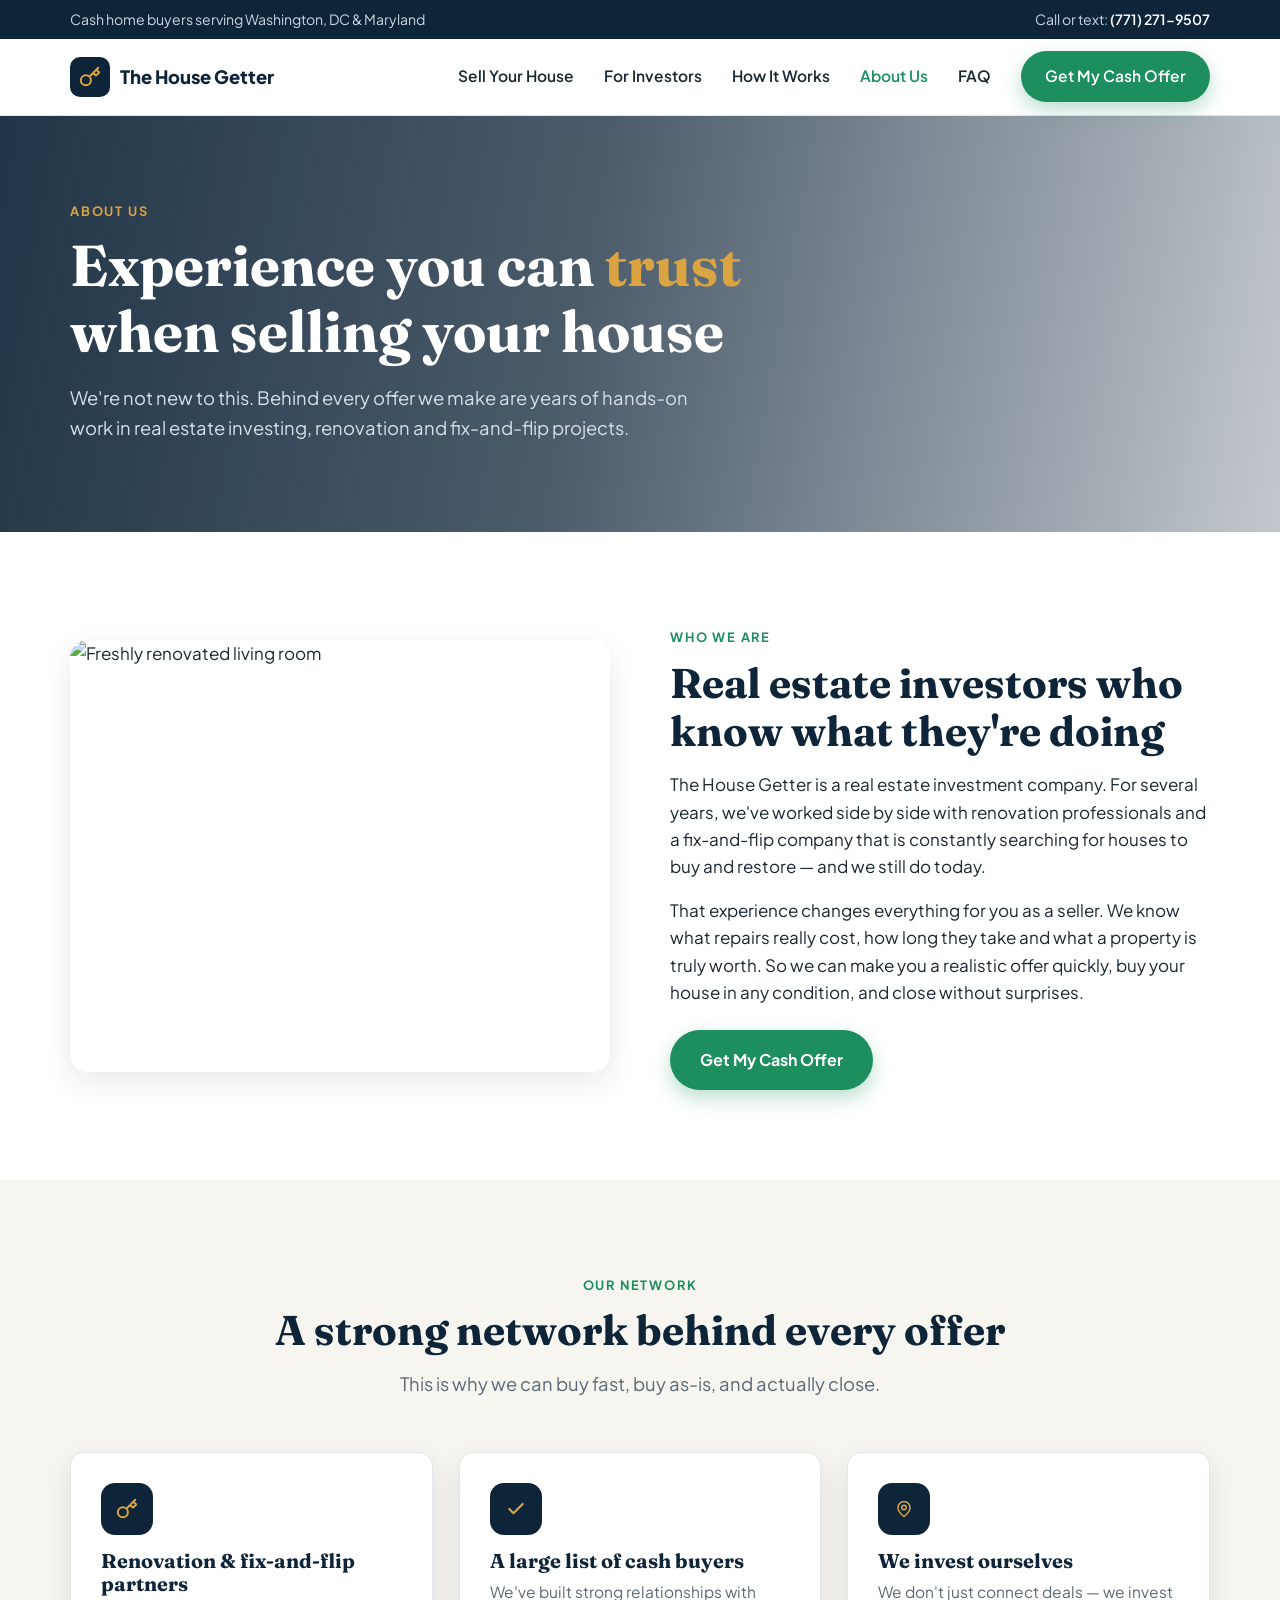
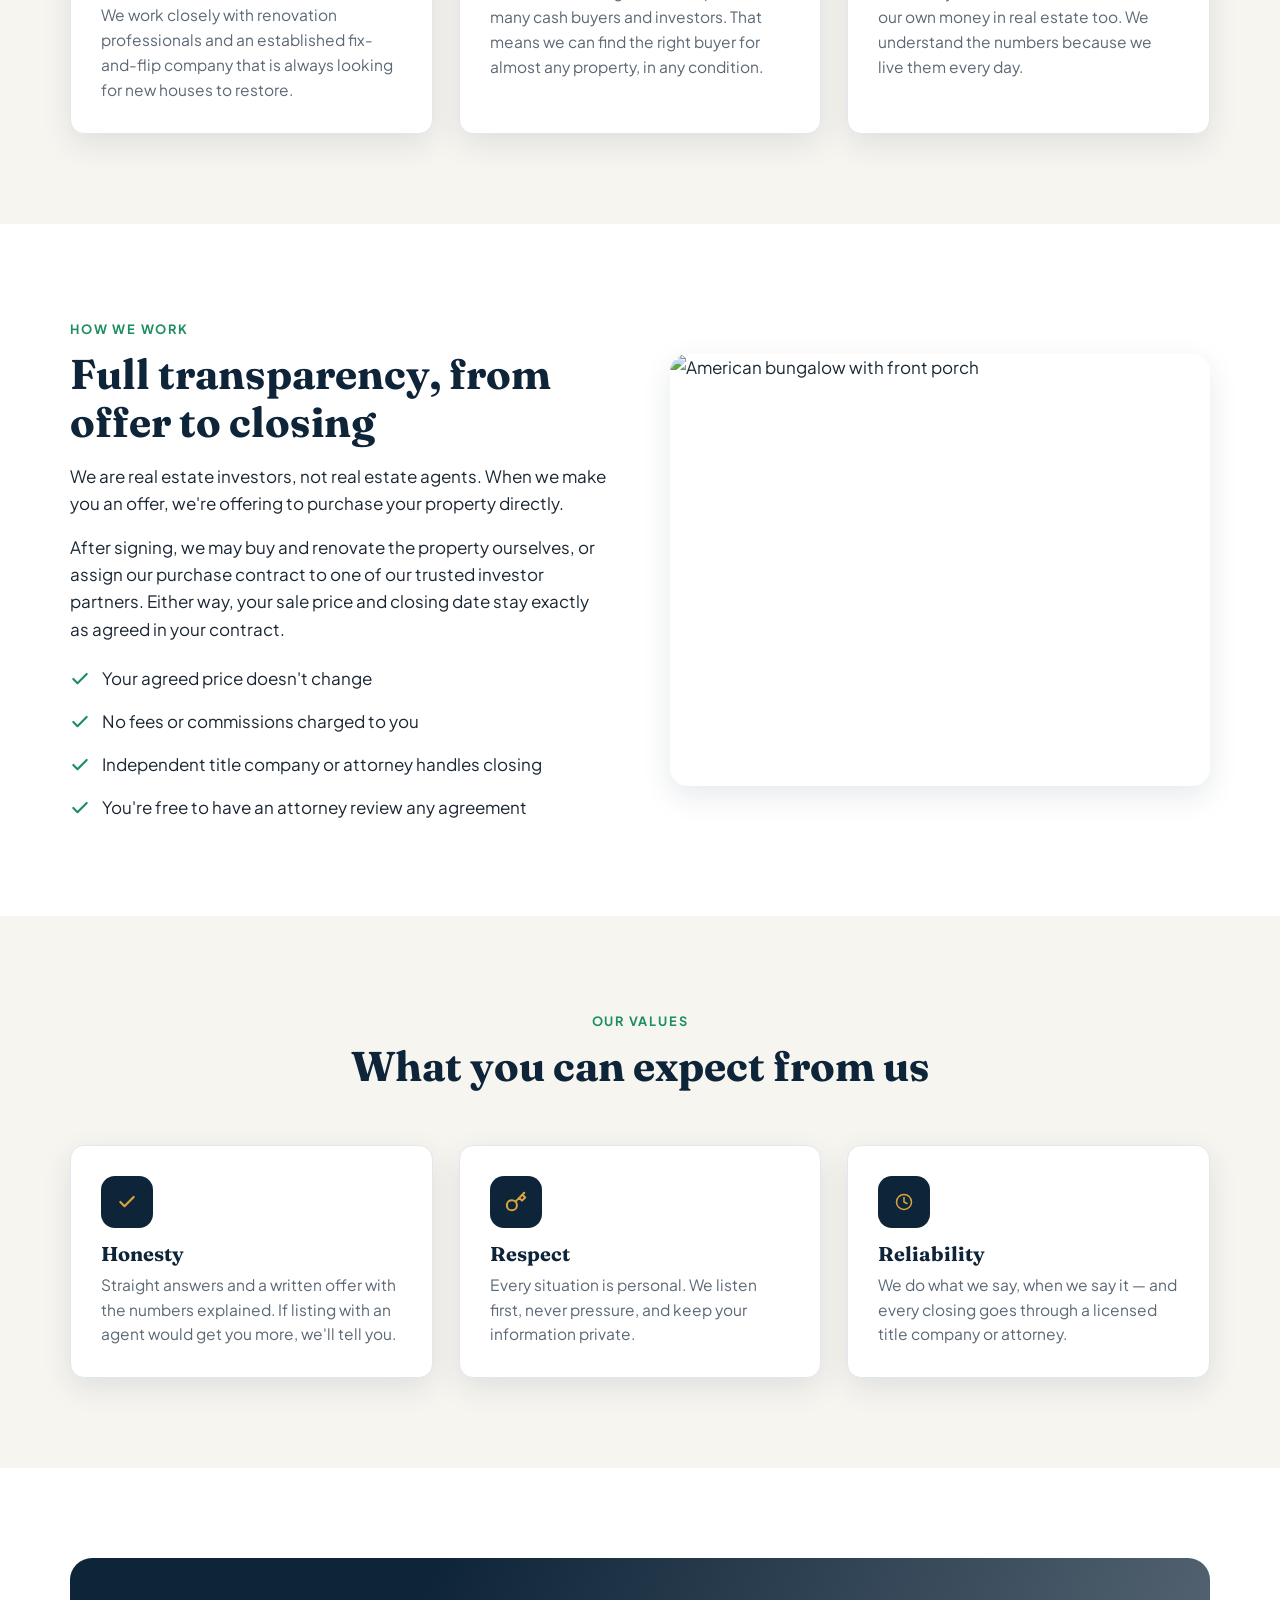
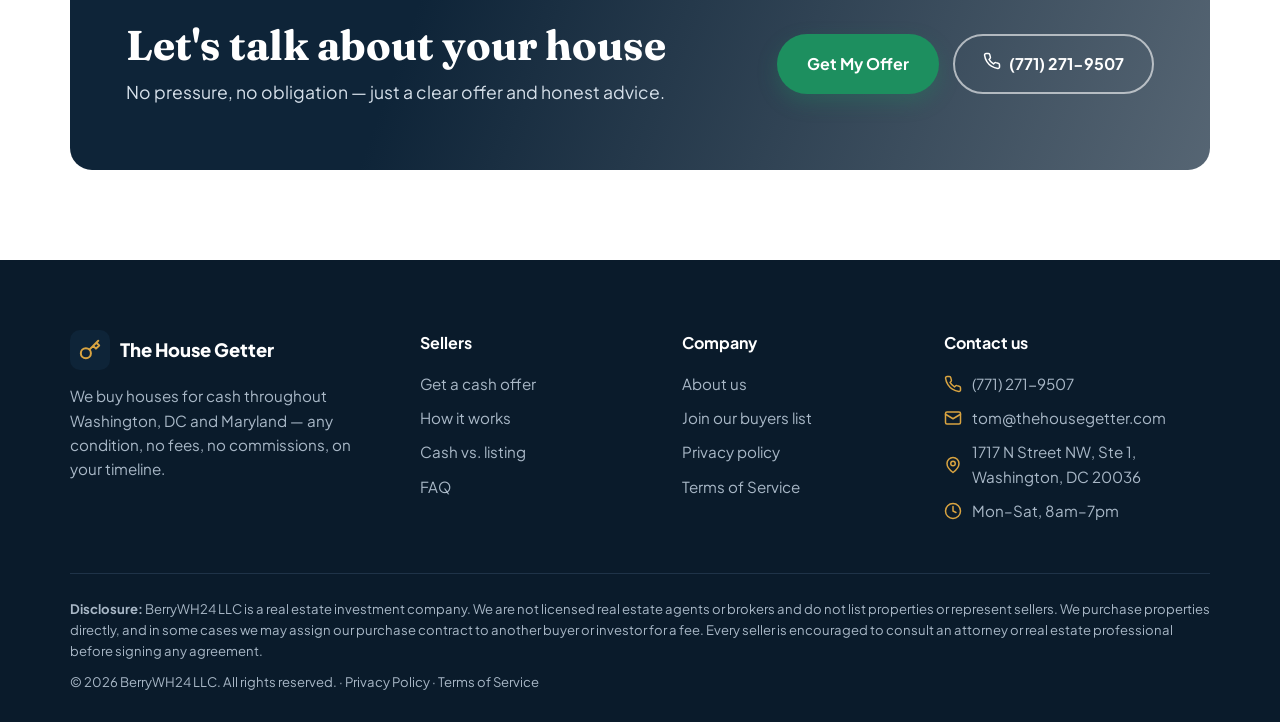
==== about.html @ cf53961e "The House Getter website: seller & buyer pages, forms connected to XLeads Co-Authored-By: Claude Opu" ====
<!DOCTYPE html>
<html lang="en">
<head>
  <meta charset="UTF-8">
  <meta name="viewport" content="width=device-width, initial-scale=1">
  <title>About The House Getter | Experienced Real Estate Investors</title>
  <meta name="description" content="The House Getter is a real estate investment company backed by years of experience, a network of renovation and fix-and-flip partners, and a large list of cash buyers.">
  <link rel="preconnect" href="https://fonts.googleapis.com">
  <link rel="preconnect" href="https://fonts.gstatic.com" crossorigin>
  <link href="https://fonts.googleapis.com/css2?family=Fraunces:opsz,wght@9..144,600;9..144,700&family=Plus+Jakarta+Sans:wght@400;500;600;700;800&display=swap" rel="stylesheet">
  <link rel="stylesheet" href="assets/styles.css">
</head>
<body data-page="about">
  <div id="site-header"></div>

  <main>
    <section class="hero hero-small" style="--hero-img:url('https://images.unsplash.com/photo-1508433957232-3107f5fd5995?auto=format&fit=crop&w=2000&q=80')">
      <div class="container">
        <span class="eyebrow" style="color:var(--gold)">About us</span>
        <h1>Experience you can <em>trust</em> when selling your house</h1>
        <p class="lead">We're not new to this. Behind every offer we make are years of hands-on work in real estate investing, renovation and fix-and-flip projects.</p>
      </div>
    </section>

    <section class="section">
      <div class="container split">
        <img class="reveal" src="https://images.unsplash.com/photo-1501183638710-841dd1904471?auto=format&fit=crop&w=1200&q=80" alt="Freshly renovated living room" loading="lazy">
        <div class="reveal">
          <span class="eyebrow">Who we are</span>
          <h2>Real estate investors who know what they're doing</h2>
          <p style="margin-top:16px"><span data-c="company"></span> is a real estate investment company. For several years, we've worked side by side with renovation professionals and a fix-and-flip company that is constantly searching for houses to buy and restore — and we still do today.</p>
          <p>That experience changes everything for you as a seller. We know what repairs really cost, how long they take and what a property is truly worth. So we can make you a realistic offer quickly, buy your house in any condition, and close without surprises.</p>
          <a href="sell.html#offer" class="btn btn-primary" style="margin-top:24px">Get My Cash Offer</a>
        </div>
      </div>
    </section>

    <section class="section section-cream">
      <div class="container">
        <div class="section-head reveal">
          <span class="eyebrow">Our network</span>
          <h2>A strong network behind every offer</h2>
          <p class="lead">This is why we can buy fast, buy as-is, and actually close.</p>
        </div>
        <div class="grid-3">
          <div class="card reveal"><div class="icon-badge" data-icon="key"></div><h3>Renovation &amp; fix-and-flip partners</h3><p>We work closely with renovation professionals and an established fix-and-flip company that is always looking for new houses to restore.</p></div>
          <div class="card reveal"><div class="icon-badge" data-icon="check"></div><h3>A large list of cash buyers</h3><p>We've built strong relationships with many cash buyers and investors. That means we can find the right buyer for almost any property, in any condition.</p></div>
          <div class="card reveal"><div class="icon-badge" data-icon="pin"></div><h3>We invest ourselves</h3><p>We don't just connect deals — we invest our own money in real estate too. We understand the numbers because we live them every day.</p></div>
        </div>
      </div>
    </section>

    <section class="section">
      <div class="container split">
        <div class="reveal">
          <span class="eyebrow">How we work</span>
          <h2>Full transparency, from offer to closing</h2>
          <p style="margin-top:16px">We are real estate investors, not real estate agents. When we make you an offer, we're offering to purchase your property directly.</p>
          <p>After signing, we may buy and renovate the property ourselves, or assign our purchase contract to one of our trusted investor partners. Either way, your sale price and closing date stay exactly as agreed in your contract.</p>
          <ul class="check-list">
            <li><span data-icon="check"></span>Your agreed price doesn't change</li>
            <li><span data-icon="check"></span>No fees or commissions charged to you</li>
            <li><span data-icon="check"></span>Independent title company or attorney handles closing</li>
            <li><span data-icon="check"></span>You're free to have an attorney review any agreement</li>
          </ul>
        </div>
        <img class="reveal" src="https://images.unsplash.com/photo-1572120360610-d971b9d7767c?auto=format&fit=crop&w=1200&q=80" alt="American bungalow with front porch" loading="lazy">
      </div>
    </section>

    <section class="section section-cream">
      <div class="container">
        <div class="section-head reveal">
          <span class="eyebrow">Our values</span>
          <h2>What you can expect from us</h2>
        </div>
        <div class="grid-3">
          <div class="card reveal"><div class="icon-badge" data-icon="check"></div><h3>Honesty</h3><p>Straight answers and a written offer with the numbers explained. If listing with an agent would get you more, we'll tell you.</p></div>
          <div class="card reveal"><div class="icon-badge" data-icon="key"></div><h3>Respect</h3><p>Every situation is personal. We listen first, never pressure, and keep your information private.</p></div>
          <div class="card reveal"><div class="icon-badge" data-icon="clock"></div><h3>Reliability</h3><p>We do what we say, when we say it — and every closing goes through a licensed title company or attorney.</p></div>
        </div>
      </div>
    </section>

    <section class="section">
      <div class="container">
        <div class="cta-band reveal" style="--cta-img:url('https://images.unsplash.com/photo-1570129477492-45c003edd2be?auto=format&fit=crop&w=1600&q=80')">
          <div>
            <h2>Let's talk about your house</h2>
            <p>No pressure, no obligation — just a clear offer and honest advice.</p>
          </div>
          <div class="hero-actions" style="margin-top:0">
            <a href="sell.html#offer" class="btn btn-primary">Get My Offer</a>
            <a data-href="tel" class="btn btn-ghost"><span data-icon="phone"></span><span data-c="phone"></span></a>
          </div>
        </div>
      </div>
    </section>
  </main>

  <div id="site-footer"></div>
  <script src="assets/main.js"></script>
</body>
</html>
---- assets/styles.css ----
/* ===== Base ===== */
:root {
  --navy: #0e2438;
  --navy-2: #163452;
  --ink: #1b2733;
  --muted: #5b6875;
  --line: #e3e7ec;
  --cream: #f7f5f0;
  --white: #ffffff;
  --green: #1d8f5f;
  --green-dark: #146b47;
  --gold: #d9a441;
  --red: #c94a3d;
  --radius: 14px;
  --shadow: 0 10px 30px rgba(14, 36, 56, 0.10);
  --max: 1180px;
}

* { box-sizing: border-box; margin: 0; padding: 0; }
html { scroll-behavior: smooth; }
body {
  font-family: "Plus Jakarta Sans", system-ui, -apple-system, sans-serif;
  color: var(--ink);
  background: var(--white);
  line-height: 1.6;
  font-size: 17px;
}
img { max-width: 100%; display: block; }
a { color: inherit; }
h1, h2, h3 { font-family: "Fraunces", Georgia, serif; line-height: 1.15; color: var(--navy); font-weight: 700; }
h1 { font-size: clamp(2.2rem, 5vw, 3.6rem); }
h2 { font-size: clamp(1.8rem, 3.6vw, 2.6rem); }
h3 { font-size: 1.25rem; }
p + p { margin-top: 1em; }

.container { width: 100%; max-width: var(--max); margin: 0 auto; padding: 0 20px; }
.section { padding: 90px 0; }
.section-cream { background: var(--cream); }
.section-navy { background: var(--navy); color: #dbe4ee; }
.section-navy h2, .section-navy h3 { color: var(--white); }
.eyebrow {
  display: inline-block; font-size: .8rem; font-weight: 700; letter-spacing: .14em;
  text-transform: uppercase; color: var(--green); margin-bottom: 12px;
}
.section-navy .eyebrow { color: var(--gold); }
.lead { font-size: 1.15rem; color: var(--muted); max-width: 640px; }
.section-head { text-align: center; margin-bottom: 54px; }
.section-head .lead { margin: 14px auto 0; }

/* ===== Buttons ===== */
.btn {
  display: inline-flex; align-items: center; justify-content: center; gap: 8px;
  padding: 15px 28px; border-radius: 999px; font-weight: 700; font-size: 1rem;
  text-decoration: none; border: 2px solid transparent; cursor: pointer;
  transition: transform .15s ease, background .15s ease, box-shadow .15s ease;
  font-family: inherit;
}
.btn:hover { transform: translateY(-2px); }
.btn-primary { background: var(--green); color: var(--white); box-shadow: 0 8px 20px rgba(29, 143, 95, .3); }
.btn-primary:hover { background: var(--green-dark); }
.btn-outline { border-color: var(--navy); color: var(--navy); background: transparent; }
.btn-outline:hover { background: var(--navy); color: var(--white); }
.btn-light { background: var(--white); color: var(--navy); }
.btn-ghost { border-color: rgba(255,255,255,.6); color: var(--white); }
.btn-ghost:hover { background: rgba(255,255,255,.12); }
.btn-block { width: 100%; }

/* ===== Header ===== */
.topbar { background: var(--navy); color: #c9d6e3; font-size: .88rem; }
.topbar .container { display: flex; justify-content: space-between; align-items: center; padding-top: 8px; padding-bottom: 8px; gap: 12px; }
.topbar a { text-decoration: none; color: var(--white); font-weight: 600; }
.site-header {
  position: sticky; top: 0; z-index: 50; background: rgba(255,255,255,.96);
  backdrop-filter: blur(8px); border-bottom: 1px solid var(--line);
}
.site-header .container { display: flex; align-items: center; justify-content: space-between; height: 76px; }
.logo { display: flex; align-items: center; gap: 10px; text-decoration: none; font-weight: 800; color: var(--navy); font-size: 1.15rem; }
.logo-mark {
  width: 40px; height: 40px; border-radius: 10px; background: var(--navy);
  display: grid; place-items: center; color: var(--gold);
}
.nav { display: flex; align-items: center; gap: 30px; }
.nav a { text-decoration: none; font-weight: 600; color: var(--ink); font-size: .97rem; }
.nav a:hover, .nav a.active { color: var(--green); }
.nav .btn { padding: 11px 22px; color: var(--white); }
.nav-toggle { display: none; background: none; border: 0; cursor: pointer; padding: 8px; }
.nav-toggle span { display: block; width: 24px; height: 2px; background: var(--navy); margin: 5px 0; }

/* ===== Hero ===== */
.hero {
  position: relative; color: var(--white); padding: 110px 0 120px;
  background: linear-gradient(100deg, rgba(14,36,56,.92) 0%, rgba(14,36,56,.75) 45%, rgba(14,36,56,.25) 100%),
    var(--hero-img) center/cover no-repeat;
}
.hero h1 { color: var(--white); max-width: 680px; }
.hero h1 em { font-style: normal; color: var(--gold); }
.hero .lead { color: #d6e0ea; margin-top: 18px; }
.hero-grid { display: grid; grid-template-columns: 1.2fr .9fr; gap: 50px; align-items: center; }
.hero-badges { display: flex; flex-wrap: wrap; gap: 10px 22px; margin-top: 28px; }
.hero-badges span { display: flex; align-items: center; gap: 8px; font-weight: 600; font-size: .95rem; }
.hero-badges svg { color: var(--gold); flex-shrink: 0; }
.hero-actions { display: flex; flex-wrap: wrap; gap: 14px; margin-top: 32px; }
.hero-small { padding: 80px 0 90px; }

.quick-card {
  background: var(--white); color: var(--ink); border-radius: 18px; padding: 32px;
  box-shadow: 0 25px 60px rgba(0,0,0,.25);
}
.quick-card h3 { margin-bottom: 6px; }
.quick-card p { color: var(--muted); font-size: .95rem; margin-bottom: 18px; }

/* ===== Trust strip ===== */
.trust-strip { background: var(--white); border-bottom: 1px solid var(--line); }
.trust-strip .container { display: grid; grid-template-columns: repeat(4, 1fr); }
.trust-item { display: flex; align-items: center; gap: 14px; padding: 26px 18px; }
.trust-item + .trust-item { border-left: 1px solid var(--line); }
.trust-icon { width: 46px; height: 46px; border-radius: 12px; background: #e8f4ee; color: var(--green); display: grid; place-items: center; flex-shrink: 0; }
.trust-item strong { display: block; color: var(--navy); }
.trust-item small { color: var(--muted); font-size: .85rem; }

/* ===== Cards & grids ===== */
.grid-3 { display: grid; grid-template-columns: repeat(3, 1fr); gap: 26px; }
.grid-2 { display: grid; grid-template-columns: 1fr 1fr; gap: 30px; }
.card { background: var(--white); border: 1px solid var(--line); border-radius: var(--radius); padding: 30px; box-shadow: var(--shadow); }
.card h3 { margin: 14px 0 8px; }
.card p { color: var(--muted); font-size: .97rem; }
.icon-badge { width: 52px; height: 52px; border-radius: 14px; background: var(--navy); color: var(--gold); display: grid; place-items: center; }

/* Situations */
.situation { display: flex; gap: 16px; align-items: flex-start; padding: 24px; }
.situation h3 { margin: 0 0 4px; font-size: 1.1rem; }

/* ===== Comparison ===== */
.compare { display: grid; grid-template-columns: 1fr 1fr; border-radius: 18px; overflow: hidden; box-shadow: var(--shadow); }
.compare-col { padding: 40px; }
.compare-col h3 { font-size: 1.6rem; margin-bottom: 22px; }
.compare-ours { background: var(--navy); color: #e6edf4; }
.compare-ours h3 { color: var(--white); }
.compare-theirs { background: var(--white); border: 1px solid var(--line); }
.compare-col ul { list-style: none; display: grid; gap: 14px; }
.compare-col li { display: flex; gap: 12px; align-items: flex-start; }
.compare-col li svg { flex-shrink: 0; margin-top: 3px; }
.yes { color: #3fd08f; }
.no { color: var(--red); }

/* ===== Steps (How it works) ===== */
.step { display: grid; grid-template-columns: 1fr 1fr; gap: 60px; align-items: center; }
.step + .step { margin-top: 80px; }
.step:nth-child(even) .step-img { order: 2; }
.step-img { position: relative; }
.step-img img { border-radius: 18px; aspect-ratio: 4/3; object-fit: cover; width: 100%; box-shadow: var(--shadow); }
.step-num {
  position: absolute; top: -18px; left: -18px; width: 64px; height: 64px; border-radius: 50%;
  background: var(--gold); color: var(--navy); font-family: "Fraunces", serif; font-weight: 700;
  font-size: 1.7rem; display: grid; place-items: center; box-shadow: var(--shadow);
}
.step h3 { font-size: clamp(1.6rem, 3vw, 2.2rem); margin-bottom: 14px; }
.step p { color: var(--muted); font-size: 1.05rem; }

/* ===== Audience split ===== */
.audience { position: relative; border-radius: 20px; overflow: hidden; min-height: 400px; display: flex; align-items: flex-end; color: var(--white); text-decoration: none; }
.audience img { position: absolute; inset: 0; width: 100%; height: 100%; object-fit: cover; transition: transform .5s ease; }
.audience:hover img { transform: scale(1.05); }
.audience::after { content: ""; position: absolute; inset: 0; background: linear-gradient(to top, rgba(14,36,56,.95) 10%, rgba(14,36,56,.2) 70%); }
.audience-body { position: relative; z-index: 1; padding: 36px; }
.audience-body h3 { color: var(--white); font-size: 1.9rem; margin: 6px 0 10px; }
.audience-body p { color: #d6e0ea; margin-bottom: 20px; }

/* ===== Split with image ===== */
.split { display: grid; grid-template-columns: 1fr 1fr; gap: 60px; align-items: center; }
.split img { border-radius: 18px; box-shadow: var(--shadow); aspect-ratio: 5/4; object-fit: cover; width: 100%; }
.check-list { list-style: none; display: grid; gap: 12px; margin-top: 22px; }
.check-list li { display: flex; gap: 12px; }
.check-list svg { color: var(--green); flex-shrink: 0; margin-top: 4px; }

/* ===== Deals ===== */
.deal { background: var(--white); border-radius: var(--radius); overflow: hidden; border: 1px solid var(--line); box-shadow: var(--shadow); }
.deal-img { position: relative; }
.deal-img img { aspect-ratio: 3/2; object-fit: cover; width: 100%; }
.tag { position: absolute; top: 14px; left: 14px; background: var(--gold); color: var(--navy); font-weight: 700; font-size: .78rem; padding: 5px 12px; border-radius: 999px; text-transform: uppercase; letter-spacing: .06em; }
.deal-body { padding: 22px; }
.deal-body h3 { font-size: 1.15rem; margin-bottom: 4px; }
.deal-meta { color: var(--muted); font-size: .9rem; }
.deal-figures { display: grid; grid-template-columns: repeat(3, 1fr); gap: 8px; margin-top: 16px; padding-top: 16px; border-top: 1px solid var(--line); }
.deal-figures small { display: block; color: var(--muted); font-size: .75rem; text-transform: uppercase; letter-spacing: .05em; }
.deal-figures strong { color: var(--navy); }
.note { font-size: .85rem; color: var(--muted); text-align: center; margin-top: 22px; }

/* ===== FAQ ===== */
.faq { max-width: 820px; margin: 0 auto; }
.faq details { background: var(--white); border: 1px solid var(--line); border-radius: 12px; margin-bottom: 12px; }
.faq summary { cursor: pointer; padding: 20px 24px; font-weight: 700; color: var(--navy); list-style: none; display: flex; justify-content: space-between; gap: 16px; }
.faq summary::-webkit-details-marker { display: none; }
.faq summary::after { content: "+"; font-size: 1.4rem; line-height: 1; color: var(--green); }
.faq details[open] summary::after { content: "–"; }
.faq details p { padding: 0 24px 22px; color: var(--muted); }

/* ===== CTA band ===== */
.cta-band {
  position: relative; border-radius: 22px; overflow: hidden; padding: 64px 56px; color: var(--white);
  background: linear-gradient(110deg, var(--navy) 30%, rgba(14,36,56,.7)), var(--cta-img) center/cover;
  display: flex; justify-content: space-between; align-items: center; gap: 30px; flex-wrap: wrap;
}
.cta-band h2 { color: var(--white); }
.cta-band p { color: #d6e0ea; margin-top: 8px; font-size: 1.1rem; }

/* ===== Forms ===== */
.form-card { background: var(--white); border-radius: 18px; padding: 40px; box-shadow: var(--shadow); border: 1px solid var(--line); }
.form-grid { display: grid; grid-template-columns: 1fr 1fr; gap: 16px 18px; }
.form-grid .full { grid-column: 1 / -1; }
label { display: block; font-weight: 600; font-size: .9rem; color: var(--navy); margin-bottom: 6px; }
label .req { color: var(--red); }
input, select, textarea {
  width: 100%; padding: 13px 14px; border: 1.5px solid #d3dae2; border-radius: 10px;
  font: inherit; font-size: .98rem; color: var(--ink); background: var(--white);
}
input:focus, select:focus, textarea:focus { outline: none; border-color: var(--green); box-shadow: 0 0 0 4px rgba(29,143,95,.12); }
textarea { min-height: 110px; resize: vertical; }
fieldset { border: 0; }
legend { font-family: "Fraunces", serif; font-size: 1.2rem; color: var(--navy); font-weight: 700; margin-bottom: 14px; }
fieldset + fieldset { margin-top: 30px; padding-top: 26px; border-top: 1px solid var(--line); }
.consent { display: flex; gap: 12px; align-items: flex-start; font-size: .82rem; color: var(--muted); font-weight: 400; margin-top: 14px; line-height: 1.5; }
.consent input { width: 18px; height: 18px; margin-top: 2px; flex-shrink: 0; accent-color: var(--green); }
.consent a { color: var(--navy); }
.form-legal { font-size: .8rem; color: var(--muted); text-align: center; margin-top: 14px; }
.form-legal a { color: var(--navy); }
.form-msg { display: none; margin-top: 16px; padding: 16px; border-radius: 10px; font-weight: 600; }
.form-msg.ok { display: block; background: #e8f4ee; color: var(--green-dark); }
.form-msg.warn { display: block; background: #fdf3e1; color: #8a5a00; }
.chips { display: flex; flex-wrap: wrap; gap: 10px; }
.chips label { display: flex; align-items: center; gap: 8px; border: 1.5px solid #d3dae2; border-radius: 999px; padding: 8px 16px; font-weight: 500; cursor: pointer; margin: 0; }
.chips input { width: auto; accent-color: var(--green); }

.side-panel { display: grid; gap: 22px; align-content: start; }
.side-panel .card { padding: 26px; }
.mini-steps { list-style: none; counter-reset: s; display: grid; gap: 16px; margin-top: 14px; }
.mini-steps li { counter-increment: s; display: grid; grid-template-columns: 34px 1fr; gap: 12px; color: var(--muted); font-size: .95rem; }
.mini-steps li::before { content: counter(s); width: 34px; height: 34px; border-radius: 50%; background: var(--navy); color: var(--gold); display: grid; place-items: center; font-weight: 700; }
.mini-steps strong { color: var(--navy); display: block; }
.layout-form { display: grid; grid-template-columns: 1.6fr 1fr; gap: 36px; align-items: start; }

/* ===== Disclosure ===== */
.disclosure { background: #fff8e9; border: 1px solid #f0dcb0; border-radius: 12px; padding: 18px 22px; font-size: .9rem; color: #6b5420; }
.disclosure strong { color: #4f3d12; }

/* ===== Legal pages ===== */
.legal { max-width: 820px; margin: 0 auto; }
.legal h2 { font-size: 1.4rem; margin: 36px 0 10px; }
.legal p, .legal li { color: #3b4753; }
.legal ul { padding-left: 22px; margin-top: 8px; }
.legal li + li { margin-top: 6px; }

/* ===== Footer ===== */
.site-footer { background: #0a1b2b; color: #a9b8c7; padding: 70px 0 30px; font-size: .95rem; }
.footer-grid { display: grid; grid-template-columns: 1.4fr 1fr 1fr 1.2fr; gap: 40px; }
.site-footer h4 { color: var(--white); font-size: 1rem; margin-bottom: 16px; }
.site-footer ul { list-style: none; display: grid; gap: 10px; }
.site-footer a { text-decoration: none; }
.site-footer a:hover { color: var(--white); }
.site-footer .logo { color: var(--white); margin-bottom: 14px; }
.footer-contact li { display: flex; gap: 10px; align-items: center; }
.footer-contact svg { color: var(--gold); flex-shrink: 0; }
.footer-bottom { border-top: 1px solid #1f3348; margin-top: 50px; padding-top: 24px; font-size: .82rem; }
.footer-bottom p + p { margin-top: 10px; }

/* ===== Reveal animation ===== */
.reveal { opacity: 0; transform: translateY(24px); transition: opacity .7s ease, transform .7s ease; }
.reveal.in { opacity: 1; transform: none; }
@media (prefers-reduced-motion: reduce) { .reveal { opacity: 1; transform: none; transition: none; } }

/* ===== Responsive ===== */
@media (max-width: 980px) {
  .hero-grid, .split, .step, .layout-form, .grid-2, .compare { grid-template-columns: 1fr; }
  .step:nth-child(even) .step-img { order: 0; }
  .grid-3 { grid-template-columns: 1fr 1fr; }
  .trust-strip .container { grid-template-columns: 1fr 1fr; }
  .trust-item:nth-child(3) { border-left: 0; }
  .trust-item:nth-child(n+3) { border-top: 1px solid var(--line); }
  .footer-grid { grid-template-columns: 1fr 1fr; }
  .nav {
    position: fixed; inset: 76px 0 auto 0; background: var(--white); flex-direction: column;
    align-items: stretch; gap: 0; padding: 10px 20px 24px; border-bottom: 1px solid var(--line);
    box-shadow: var(--shadow); display: none;
  }
  .nav.open { display: flex; }
  .nav a { padding: 14px 0; border-bottom: 1px solid var(--line); }
  .nav .btn { margin-top: 16px; border-bottom: 0; }
  .nav-toggle { display: block; }
}
@media (max-width: 640px) {
  body { font-size: 16px; }
  .section { padding: 64px 0; }
  .container { padding: 0 16px; }
  .grid-3, .form-grid, .footer-grid, .trust-strip .container { grid-template-columns: 1fr; }
  .trust-item + .trust-item { border-left: 0; border-top: 1px solid var(--line); }
  .hero { padding: 70px 0 80px; }
  .form-card, .compare-col { padding: 26px 20px; }
  .cta-band { padding: 40px 24px; }
  .topbar .hide-sm { display: none; }
  .step-num { left: 10px; top: -14px; width: 52px; height: 52px; font-size: 1.4rem; }
  .deal-figures { grid-template-columns: 1fr 1fr 1fr; }
}

/* ===== Consent block & policy links under forms ===== */
.consent-block { margin-top: 24px; padding-top: 18px; border-top: 1px solid var(--line); }
.consent-block .consent:first-child { margin-top: 0; }
.quick-card .consent-block { margin-top: 4px; padding-top: 12px; }
.quick-card .consent { font-size: .74rem; margin-top: 10px; }
.form-links { text-align: center; margin-top: 16px; font-size: .9rem; color: var(--muted); }
.form-links a { color: var(--navy); font-weight: 600; text-decoration: underline; text-underline-offset: 3px; margin: 0 6px; }
.form-links a:hover { color: var(--green); }
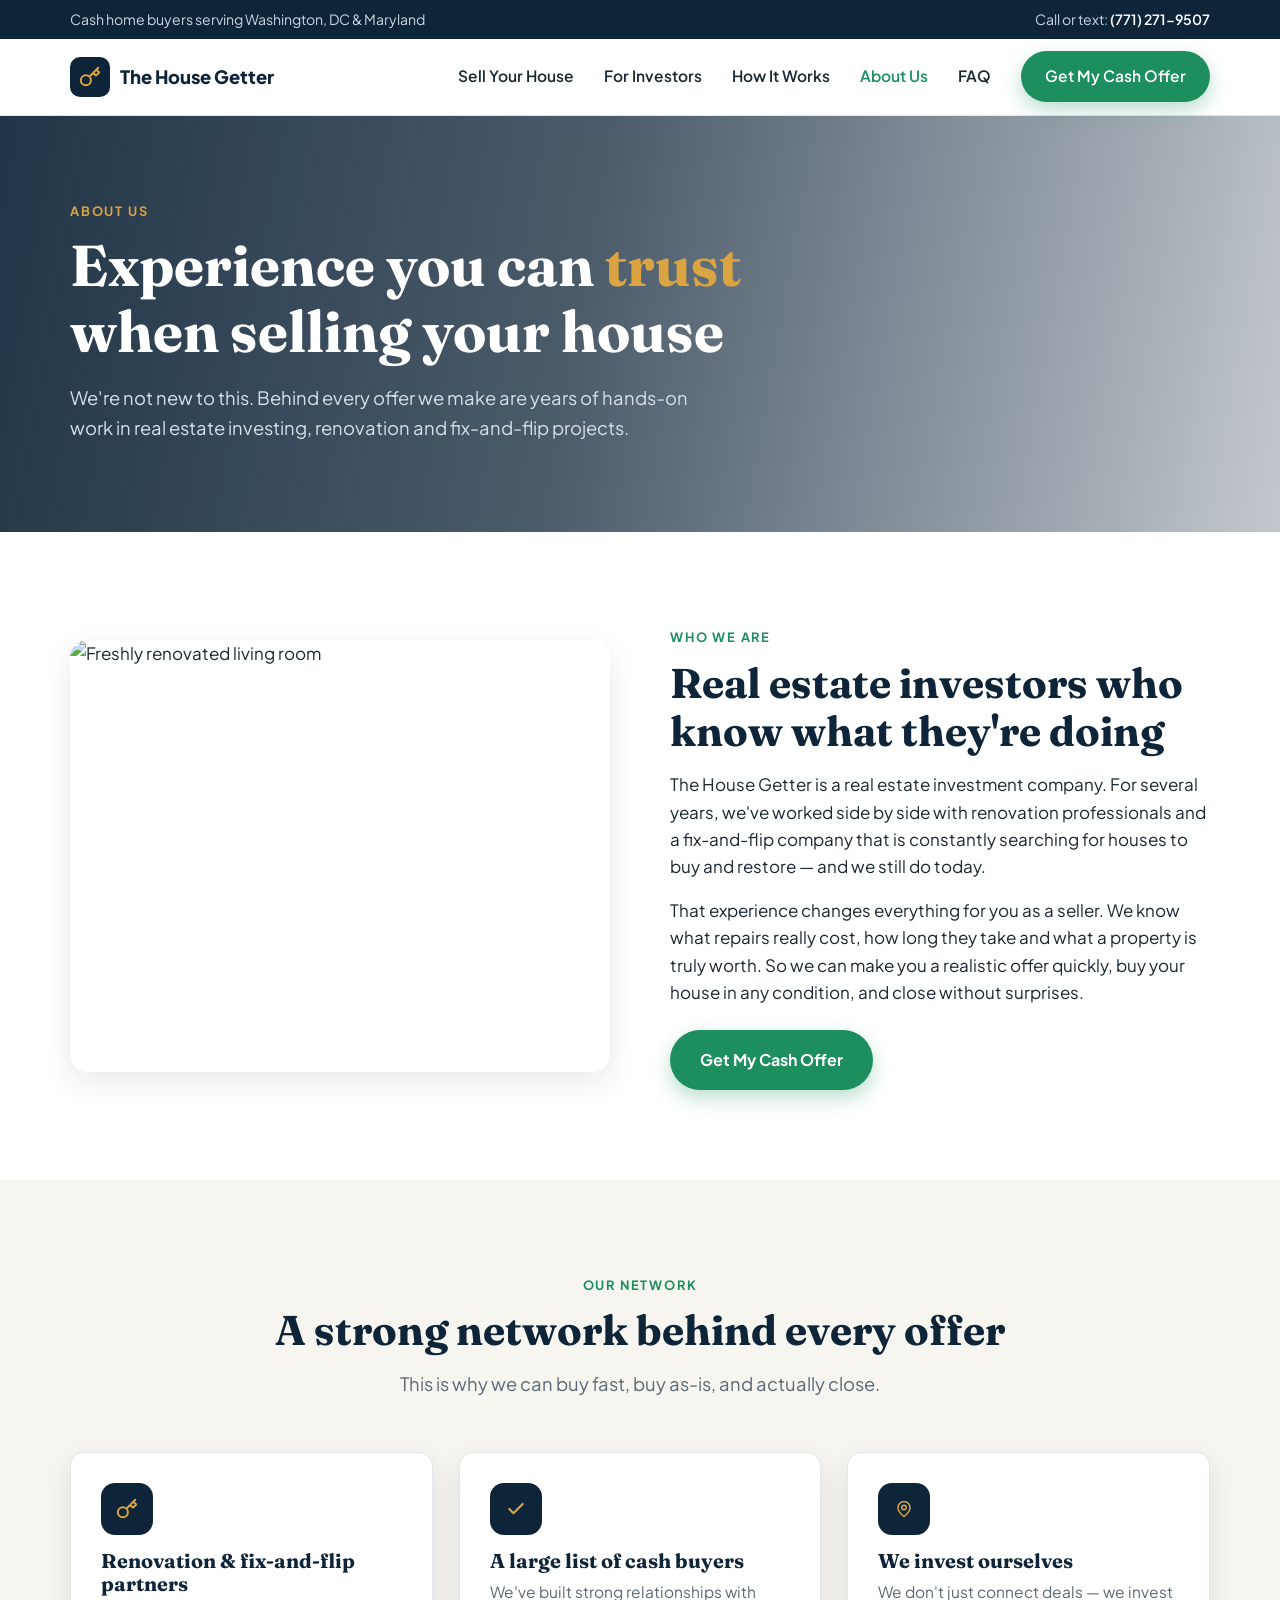
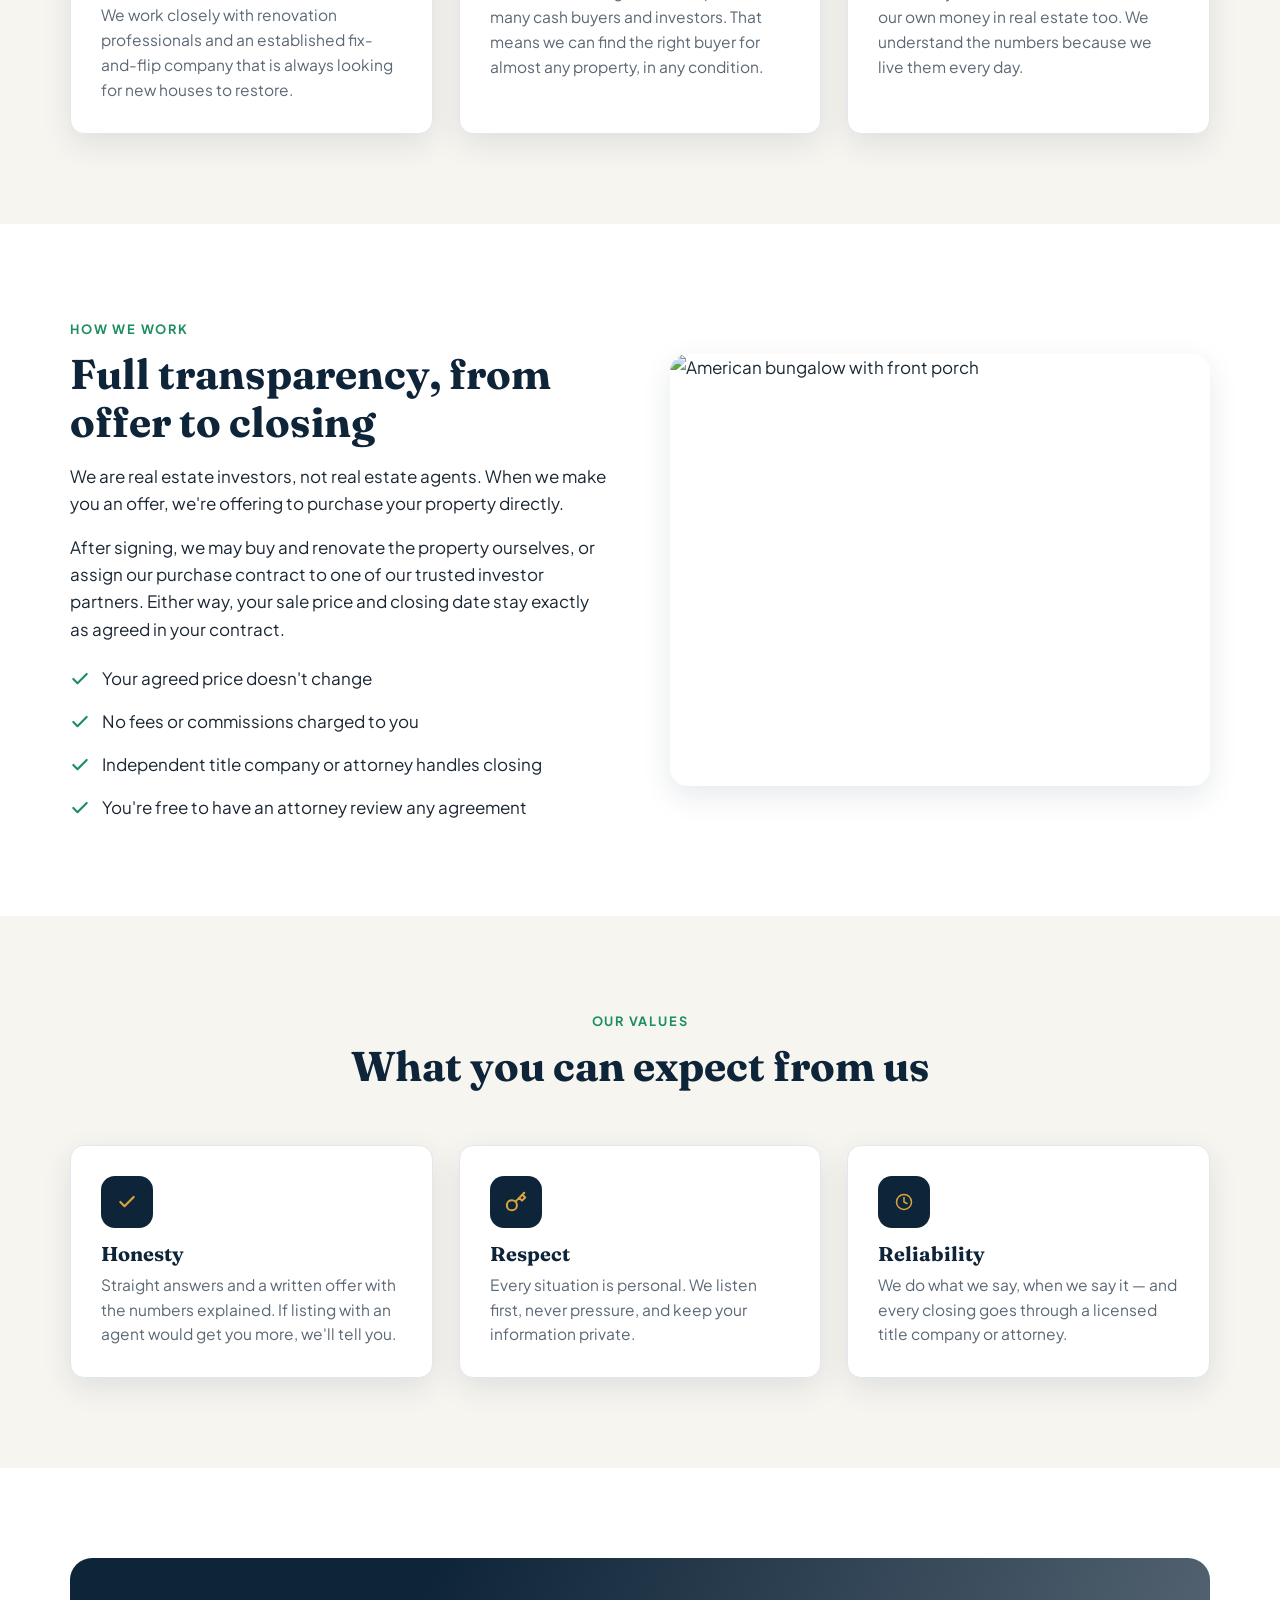
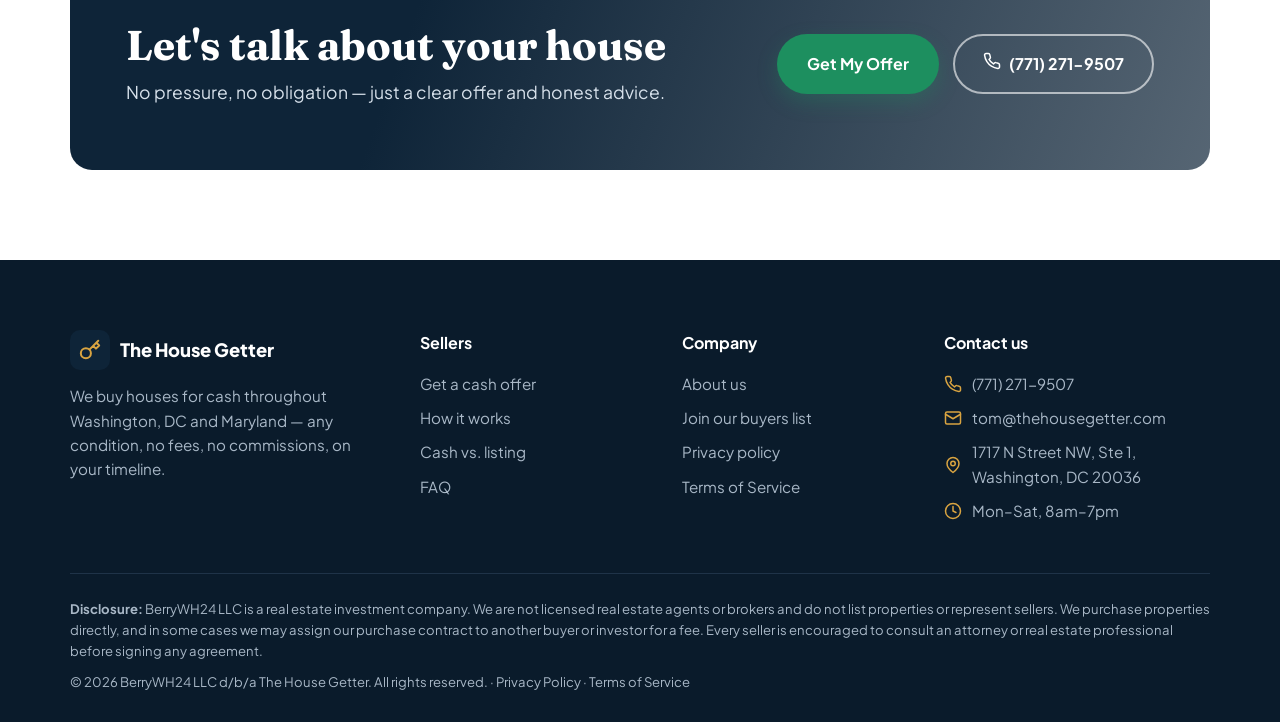
==== commit e22c9cf3: "Prerender header, footer and business details into static HTML for crawlers Co-Authored-By: Claude O" ====
--- a/about.html
+++ b/about.html
@@ -11,7 +11,23 @@
   <link rel="stylesheet" href="assets/styles.css">
 </head>
 <body data-page="about">
-  <div id="site-header"></div>
+  <div id="site-header">
+    <div class="topbar"><div class="container">
+      <span class="hide-sm">Cash home buyers serving <span data-c="serviceArea">Washington, DC &amp; Maryland</span></span>
+      <span>Call or text: <a data-href="tel" data-c="phone" href="tel:7712719507">(771) 271-9507</a></span>
+    </div></div>
+    <header class="site-header"><div class="container">
+      <a href="index.html" class="logo"><span class="logo-mark"><svg width="22" height="22" viewBox="0 0 24 24" fill="none" stroke="currentColor" stroke-width="2.2" stroke-linecap="round" stroke-linejoin="round"><circle cx="7.5" cy="15.5" r="5.5"></circle><path d="m21 2-9.6 9.6M15.5 7.5l3 3L22 7l-3-3"></path></svg></span><span data-c="company">The House Getter</span></a>
+      <button class="nav-toggle" aria-label="Open menu" aria-expanded="false"><span></span><span></span><span></span></button>
+      <nav class="nav">
+        <a href="sell.html">Sell Your House</a>
+        <a href="buyers.html">For Investors</a>
+        <a href="index.html#how">How It Works</a>
+        <a href="about.html" class="active">About Us</a>
+        <a href="index.html#faq">FAQ</a>
+        <a href="sell.html#offer" class="btn btn-primary">Get My Cash Offer</a>
+      </nav>
+    </div></header></div>
 
   <main>
     <section class="hero hero-small" style="--hero-img:url('https://images.unsplash.com/photo-1508433957232-3107f5fd5995?auto=format&fit=crop&w=2000&q=80')">
@@ -28,7 +44,7 @@
         <div class="reveal">
           <span class="eyebrow">Who we are</span>
           <h2>Real estate investors who know what they're doing</h2>
-          <p style="margin-top:16px"><span data-c="company"></span> is a real estate investment company. For several years, we've worked side by side with renovation professionals and a fix-and-flip company that is constantly searching for houses to buy and restore — and we still do today.</p>
+          <p style="margin-top:16px"><span data-c="company">The House Getter</span> is a real estate investment company. For several years, we've worked side by side with renovation professionals and a fix-and-flip company that is constantly searching for houses to buy and restore — and we still do today.</p>
           <p>That experience changes everything for you as a seller. We know what repairs really cost, how long they take and what a property is truly worth. So we can make you a realistic offer quickly, buy your house in any condition, and close without surprises.</p>
           <a href="sell.html#offer" class="btn btn-primary" style="margin-top:24px">Get My Cash Offer</a>
         </div>
@@ -91,14 +107,53 @@
           </div>
           <div class="hero-actions" style="margin-top:0">
             <a href="sell.html#offer" class="btn btn-primary">Get My Offer</a>
-            <a data-href="tel" class="btn btn-ghost"><span data-icon="phone"></span><span data-c="phone"></span></a>
+            <a data-href="tel" class="btn btn-ghost"><span data-icon="phone"></span><span data-c="phone">(771) 271-9507</span></a>
           </div>
         </div>
       </div>
     </section>
   </main>
 
-  <div id="site-footer"></div>
+  <div id="site-footer">
+    <footer class="site-footer"><div class="container">
+      <div class="footer-grid">
+        <div>
+          <a href="index.html" class="logo"><span class="logo-mark"><svg width="22" height="22" viewBox="0 0 24 24" fill="none" stroke="currentColor" stroke-width="2.2" stroke-linecap="round" stroke-linejoin="round"><circle cx="7.5" cy="15.5" r="5.5"></circle><path d="m21 2-9.6 9.6M15.5 7.5l3 3L22 7l-3-3"></path></svg></span><span data-c="company">The House Getter</span></a>
+          <p>We buy houses for cash throughout Washington, DC and Maryland — any condition, no fees, no commissions, on your timeline.</p>
+        </div>
+        <div>
+          <h4>Sellers</h4>
+          <ul>
+            <li><a href="sell.html#offer">Get a cash offer</a></li>
+            <li><a href="index.html#how">How it works</a></li>
+            <li><a href="index.html#compare">Cash vs. listing</a></li>
+            <li><a href="index.html#faq">FAQ</a></li>
+          </ul>
+        </div>
+        <div>
+          <h4>Company</h4>
+          <ul>
+            <li><a href="about.html">About us</a></li>
+            <li><a href="buyers.html">Join our buyers list</a></li>
+            <li><a href="privacy.html">Privacy policy</a></li>
+            <li><a href="terms.html">Terms of Service</a></li>
+          </ul>
+        </div>
+        <div>
+          <h4>Contact us</h4>
+          <ul class="footer-contact">
+            <li><svg width="18" height="18" viewBox="0 0 24 24" fill="none" stroke="currentColor" stroke-width="2" stroke-linecap="round" stroke-linejoin="round"><path d="M22 16.9v3a2 2 0 0 1-2.2 2 19.8 19.8 0 0 1-8.6-3.1 19.5 19.5 0 0 1-6-6A19.8 19.8 0 0 1 2.1 4.2 2 2 0 0 1 4.1 2h3a2 2 0 0 1 2 1.7c.1 1 .4 1.9.7 2.8a2 2 0 0 1-.5 2.1L8 9.9a16 16 0 0 0 6 6l1.3-1.3a2 2 0 0 1 2.1-.4c.9.3 1.8.6 2.8.7a2 2 0 0 1 1.7 2z"></path></svg><a data-href="tel" data-c="phone" href="tel:7712719507">(771) 271-9507</a></li>
+            <li><svg width="18" height="18" viewBox="0 0 24 24" fill="none" stroke="currentColor" stroke-width="2" stroke-linecap="round" stroke-linejoin="round"><rect x="2" y="4" width="20" height="16" rx="2"></rect><path d="m22 7-10 6L2 7"></path></svg><a data-href="mailto" data-c="email" href="mailto:tom@thehousegetter.com">tom@thehousegetter.com</a></li>
+            <li><svg width="18" height="18" viewBox="0 0 24 24" fill="none" stroke="currentColor" stroke-width="2" stroke-linecap="round" stroke-linejoin="round"><path d="M20 10c0 6-8 12-8 12s-8-6-8-12a8 8 0 0 1 16 0z"></path><circle cx="12" cy="10" r="3"></circle></svg><span data-c="address">1717 N Street NW, Ste 1, Washington, DC 20036</span></li>
+            <li><svg width="18" height="18" viewBox="0 0 24 24" fill="none" stroke="currentColor" stroke-width="2" stroke-linecap="round" stroke-linejoin="round"><circle cx="12" cy="12" r="10"></circle><path d="M12 6v6l4 2"></path></svg><span data-c="hours">Mon–Sat, 8am–7pm</span></li>
+          </ul>
+        </div>
+      </div>
+      <div class="footer-bottom">
+        <p><strong>Disclosure:</strong> <span data-c="legalName">BerryWH24 LLC</span> is a real estate investment company. We are not licensed real estate agents or brokers and do not list properties or represent sellers. We purchase properties directly, and in some cases we may assign our purchase contract to another buyer or investor for a fee. Every seller is encouraged to consult an attorney or real estate professional before signing any agreement.</p>
+        <p>© <span data-year="">2026</span> <span data-c="legalName">BerryWH24 LLC</span> d/b/a <span data-c="company">The House Getter</span>. All rights reserved. · <a href="privacy.html">Privacy Policy</a> · <a href="terms.html">Terms of Service</a></p>
+      </div>
+    </div></footer></div>
   <script src="assets/main.js"></script>
 </body>
 </html>
